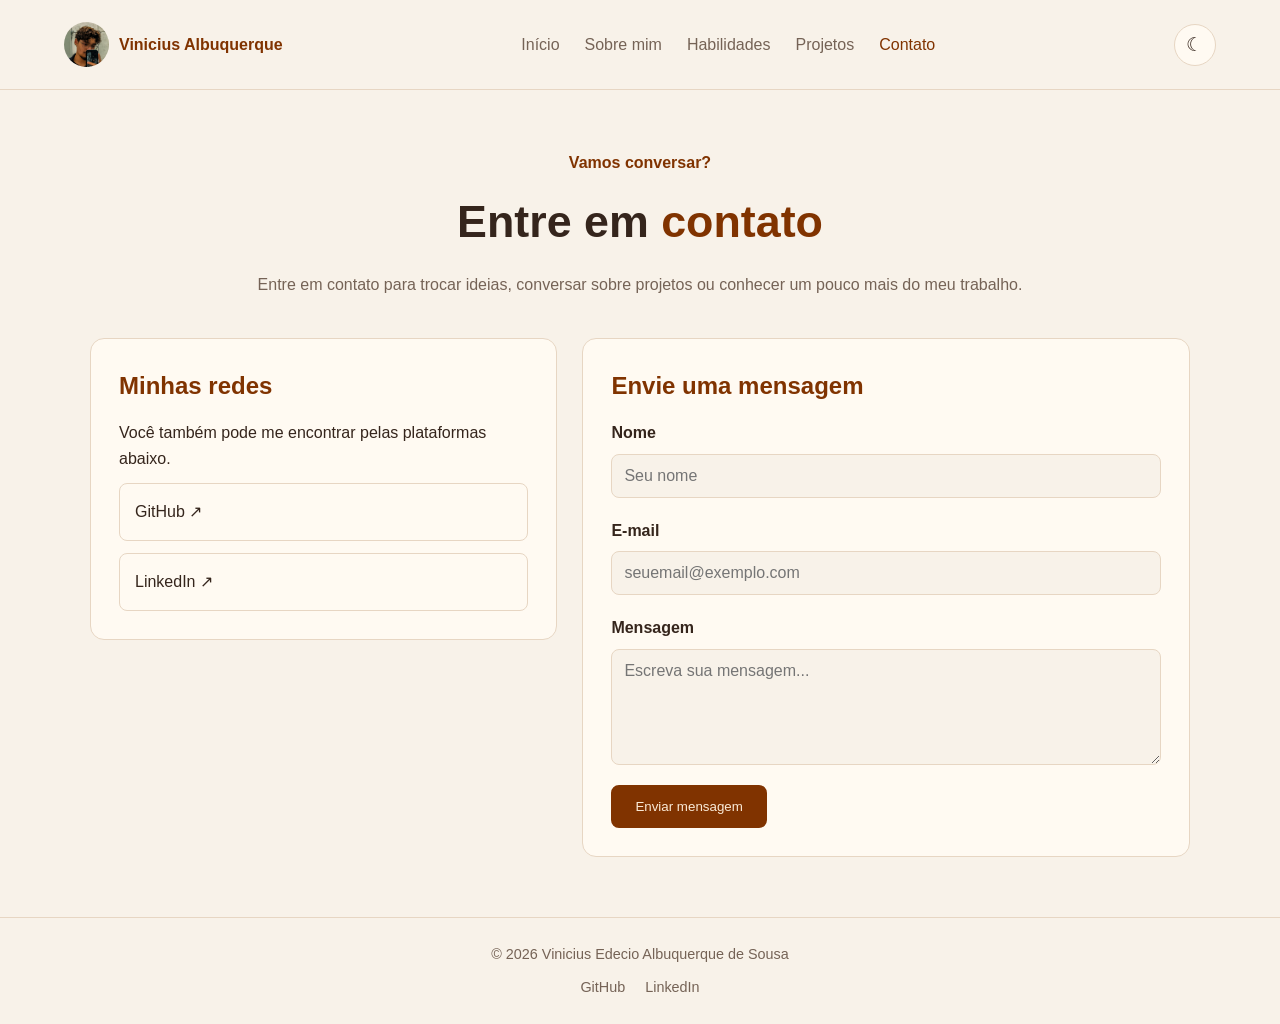
==== templates/contato.html @ a700e6b1 "update: caminho dos arquivos" ====
<!DOCTYPE html>
<html lang="pt-BR">
<head>
    <meta charset="UTF-8">
    <meta name="viewport" content="width=device-width, initial-scale=1.0">
    <title>Contato | Vinicius Albuquerque</title>
    <link rel="stylesheet" href="../css/style.css">
    <script src="../js/script.js" defer></script>
</head>
<body>

    <header class="cabecalho">
        <a href="../index.html" class="marca">
            <img src="../img/fotoeu.jpeg" alt="Foto de Vinicius Albuquerque">
            <span>Vinicius Albuquerque</span>
        </a>

        <nav class="menu">
            <a href="../index.html">Início</a>
            <a href="sobre.html">Sobre mim</a>
            <a href="habilidades.html">Habilidades</a>
            <a href="projetos.html">Projetos</a>
            <a href="contato.html" class="ativo">Contato</a>
        </nav>

        <button id="tema" class="botao-tema">☾</button>
    </header>

    <main class="pagina">
        <section class="titulo-pagina">
            <p class="destaque">Vamos conversar?</p>
            <h1>Entre em <span>contato</span></h1>
            <p class="subtitulo">
                Entre em contato para trocar ideias, conversar sobre projetos
                ou conhecer um pouco mais do meu trabalho.
            </p>
        </section>

        <section class="contato">
            <div class="cartao">
                <h2>Minhas redes</h2>
                <p>Você também pode me encontrar pelas plataformas abaixo.</p>

                <a href="https://github.com/Viniccius-Albuquerque" target="_blank"
                   rel="noopener noreferrer" class="rede">
                    GitHub ↗
                </a>

                <a href="https://www.linkedin.com/in/vinicius-albuquerque-376a172ba/" target="_blank"
                   rel="noopener noreferrer" class="rede">
                    LinkedIn ↗
                </a>
            </div>

            <form id="form-contato" class="cartao">
                <h2>Envie uma mensagem</h2>

                <div class="campo">
                    <label for="nome">Nome</label>
                    <input type="text" id="nome" name="nome" placeholder="Seu nome">
                </div>

                <div class="campo">
                    <label for="email">E-mail</label>
                    <input type="email" id="email" name="email" placeholder="seuemail@exemplo.com">
                </div>

                <div class="campo">
                    <label for="mensagem">Mensagem</label>
                    <textarea id="mensagem" name="mensagem" rows="5" placeholder="Escreva sua mensagem..."></textarea>
                </div>

                <button type="submit" class="botao">Enviar mensagem</button>
            </form>
        </section>
    </main>


    <footer class="rodape">
        <p>© <span id="ano"></span> Vinicius Edecio Albuquerque de Sousa</p>

        <div class="redes-rodape">
            <a href="https://github.com/Viniccius-Albuquerque" target="_blank"
            rel="noopener noreferrer">GitHub</a>

            <a href="https://www.linkedin.com/in/vinicius-albuquerque-376a172ba/" target="_blank"
            rel="noopener noreferrer">LinkedIn</a>
        </div>
    </footer>

</body>
</html>
---- css/style.css ----
:root {
    --marrom: rgb(128, 51, 0);
    --fundo: #f8f2e9;
    --cartao: #fffaf2;
    --texto: #35251c;
    --cinza: #756356;
    --borda: #e7d6c3;
}

body.escuro {
    --fundo: #171411;
    --cartao: #241e19;
    --texto: #f7e9d9;
    --cinza: #c3ad99;
    --borda: #49372a;
}

* {
    margin: 0;
    padding: 0;
    box-sizing: border-box;
}

body {
    font-family: Arial, sans-serif;
    background-color: var(--fundo);
    color: var(--texto);
    line-height: 1.6;
    min-height: 100vh;
    display: flex;
    flex-direction: column;
}

a {
    color: inherit;
    text-decoration: none;
}

main {
    flex: 1;
}

.cabecalho {
    display: flex;
    justify-content: space-between;
    align-items: center;
    gap: 20px;
    padding: 22px 5%;
    border-bottom: 1px solid var(--borda);
}
.logo {
    font-size: 1.8rem;
    font-weight: bold;
    color: var(--marrom);
}
.logo span {
    color: var(--texto);
}
.marca {
    display: flex;
    align-items: center;
    gap: 10px;
    color: var(--marrom);
    font-weight: bold;
}
.marca img {
    width: 45px;
    height: 45px;
    border-radius: 50%;
    object-fit: cover;
}
.menu {
    display: flex;
    gap: 25px;
}
.menu a {
    color: var(--cinza);
}
.menu a:hover,
.menu .ativo {
    color: var(--marrom);
}
.botao-tema {
    background-color: var(--cartao);
    color: var(--texto);
    border: 1px solid var(--borda);
    border-radius: 50%;
    width: 42px;
    height: 42px;
    font-size: 1.2rem;
}
.botao {
    display: inline-block;
    background-color: var(--marrom);
    color: antiquewhite;
    padding: 12px 22px;
    border: 2px solid var(--marrom);
    border-radius: 8px;
    cursor: pointer;
}
.botao:hover {
    background-color: #4b210b;
}
.botao,
.botao-tema {
    transition: transform 0.2s;
}
.botao:hover,
.botao-tema:hover {
    transform: translateY(-3px);
}
.botao-secundario {
    background-color: transparent;
    color: var(--marrom);
}
.botao-secundario:hover {
    background-color: var(--marrom);
    color: antiquewhite;
}
.botoes {
    display: flex;
    gap: 15px;
    margin-top: 25px;
    flex-wrap: wrap;
}


.inicio {
    display: flex;
    align-items: center;
    justify-content: space-between;
    gap: 60px;
    width: 90%;
    max-width: 1100px;
    margin: auto;
    padding: 80px 0;
}
.inicio-texto {
    flex: 1;
}
.destaque {
    color: var(--marrom);
    font-weight: bold;
    margin-bottom: 10px;
}
.inicio h1 {
    font-size: 3.5rem;
    line-height: 1.2;
    margin-bottom: 15px;
}
.inicio h1 span,
.titulo-pagina h1 span {
    color: var(--marrom);
}
.inicio h2 {
    color: var(--cinza);
    font-size: 1.3rem;
    font-weight: normal;
    margin-bottom: 20px;
}
.inicio-texto p {
    color: var(--cinza);
}
.inicio-imagem {
    width: 330px;
    height: 380px;
    background-color: var(--borda);
    border-radius: 20px;
    overflow: hidden;
}
.inicio-imagem img {
    width: 100%;
    height: 100%;
    object-fit: cover;
}

.pagina {
    width: 90%;
    max-width: 1100px;
    margin: auto;
    padding: 60px 0;
}

.titulo-pagina {
    text-align: center;
    margin-bottom: 40px;
}

.titulo-pagina h1 {
    font-size: 2.8rem;
    margin-bottom: 15px;
}

.subtitulo {
    color: var(--cinza);
}

.cartao {
    background-color: var(--cartao);
    border: 1px solid var(--borda);
    border-radius: 14px;
    padding: 28px;
}

.cartao h2 {
    color: var(--marrom);
    margin-bottom: 15px;
}

.sobre {
    max-width: 850px;
    margin: auto;
}

.sobre p {
    color: var(--cinza);
    margin-bottom: 15px;
}
#mostrar-mais {
    margin-top: 10px;
}

.grade-habilidades {
    display: grid;
    grid-template-columns: repeat(3, 1fr);
    gap: 22px;
}

.habilidade {
    text-align: center;
}


.icone {
    display: flex;
    align-items: center;
    justify-content: center;
    width: 65px;
    height: 65px;
    margin: 0 auto 20px;
    border-radius: 15px;
    background-color: var(--marrom);
    color: antiquewhite;
    font-size: 1.3rem;
    font-weight: bold;
}

.habilidade p {
    color: var(--cinza);
}

.grade-projetos {
    display: grid;
    grid-template-columns: repeat(2, 1fr);
    gap: 25px;
}

.etiqueta {
    color: var(--marrom);
    font-weight: bold;
    margin-bottom: 15px;
}

.projeto p {
    color: var(--cinza);
    margin-bottom: 20px;
}

.tags {
    display: flex;
    flex-wrap: wrap;
    gap: 8px;
    margin-bottom: 20px;
}

.tags span {
    border: 1px solid var(--borda);
    border-radius: 5px;
    padding: 5px 10px;
    color: var(--cinza);
    font-size: 0.85rem;
}

.link-projeto {
    color: var(--marrom);
    font-weight: bold;
}

.link-projeto:hover {
    text-decoration: underline;
}

.contato {
    display: grid;
    grid-template-columns: 1fr 1.3fr;
    gap: 25px;
    align-items: start;
}

.rede {
    display: block;
    border: 1px solid var(--borda);
    border-radius: 8px;
    padding: 15px;
    margin-top: 12px;
}

.rede:hover {
    color: var(--marrom);
}

.campo {
    display: flex;
    flex-direction: column;
    margin-bottom: 20px;
}

.campo label {
    margin-bottom: 8px;
    font-weight: bold;
}

.campo input,
.campo textarea {
    padding: 12px;
    border: 1px solid var(--borda);
    border-radius: 8px;
    background-color: var(--fundo);
    color: var(--texto);
    font-family: Arial, sans-serif;
    font-size: 1rem;
}

.campo textarea {
    resize: vertical;
}

.rodape {
    text-align: center;
    padding: 25px 5%;
    border-top: 1px solid var(--borda);
    color: var(--cinza);
    font-size: 0.9rem;
}
.redes-rodape {
    display: flex;
    justify-content: center;
    gap: 20px;
    margin-top: 10px;
}

.redes-rodape a:hover {
    color: var(--marrom);
}

@media (max-width: 800px) {
    .cabecalho {
        flex-wrap: wrap;
        justify-content: center;
    }

    .menu {
        flex-wrap: wrap;
        justify-content: center;
        gap: 15px;
    }

    .inicio {
        gap: 30px;
    }

    .inicio-imagem {
        width: 280px;
        height: 330px;
    }

    .grade-habilidades {
        grid-template-columns: repeat(2, 1fr);
    }
}

@media (max-width: 600px) {
    .inicio {
        flex-direction: column-reverse;
        text-align: center;
    }

    .inicio h1 {
        font-size: 2.5rem;
    }

    .inicio-imagem {
        width: 250px;
        height: 280px;
    }

    .botoes {
        justify-content: center;
    }

    .grade-habilidades,
    .grade-projetos,
    .contato {
        grid-template-columns: 1fr;
    }

    .titulo-pagina h1 {
        font-size: 2.2rem;
    }
}
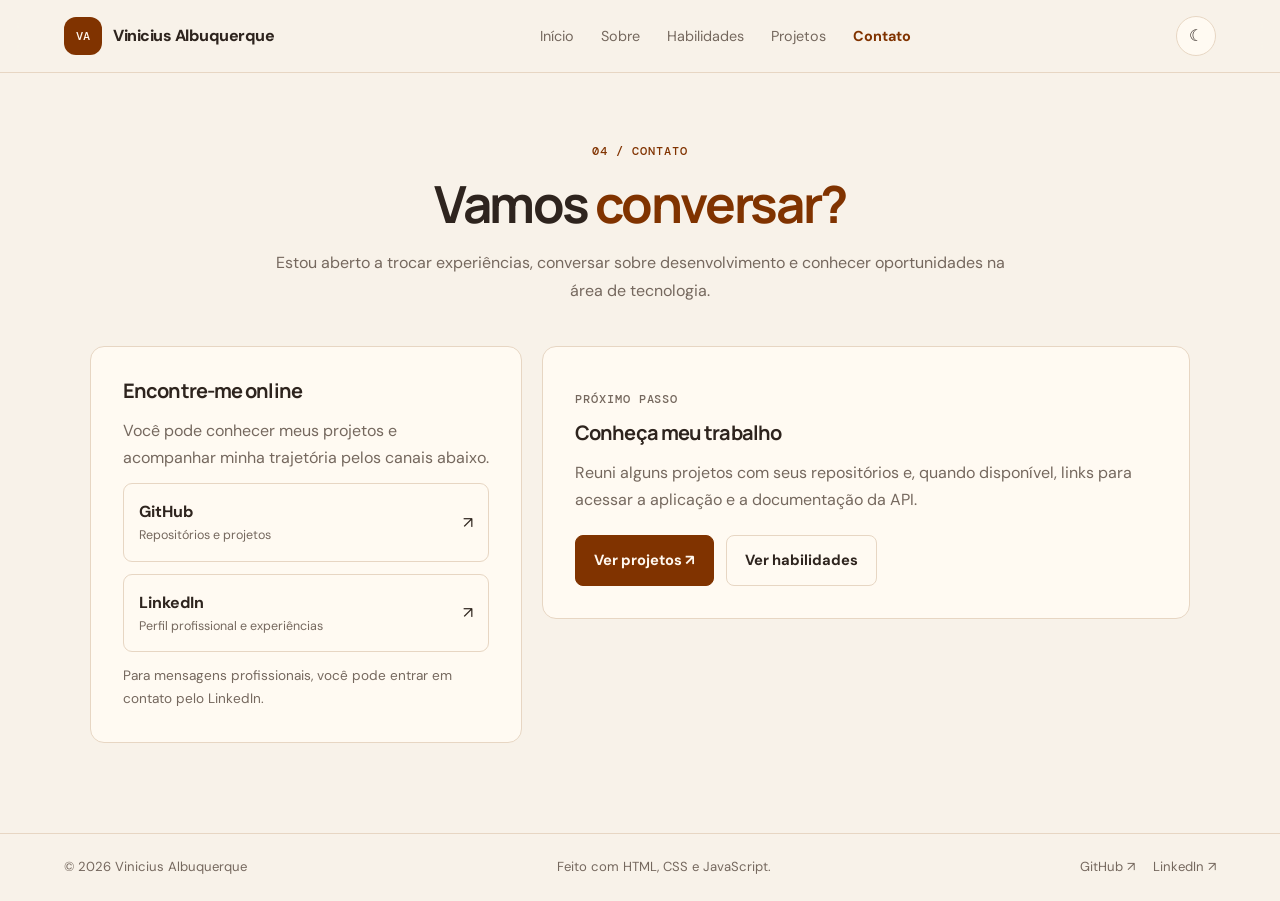
==== commit 01f887de: "Simplificar contato e destacar canais profissionais" ====
--- a/templates/contato.html
+++ b/templates/contato.html
@@ -1,93 +1,43 @@
-
 <!DOCTYPE html>
 <html lang="pt-BR">
 <head>
     <meta charset="UTF-8">
     <meta name="viewport" content="width=device-width, initial-scale=1.0">
+    <meta name="description" content="Entre em contato com Vinicius Albuquerque por meio do GitHub ou LinkedIn.">
     <title>Contato | Vinicius Albuquerque</title>
     <link rel="stylesheet" href="../css/style.css">
     <script src="../js/script.js" defer></script>
 </head>
 <body>
-
     <header class="cabecalho">
-        <a href="../index.html" class="marca">
-            <img src="../img/fotoeu.jpeg" alt="Foto de Vinicius Albuquerque">
-            <span>Vinicius Albuquerque</span>
-        </a>
-
-        <nav class="menu">
-            <a href="../index.html">Início</a>
-            <a href="sobre.html">Sobre mim</a>
-            <a href="habilidades.html">Habilidades</a>
-            <a href="projetos.html">Projetos</a>
-            <a href="contato.html" class="ativo">Contato</a>
+        <a href="../index.html" class="marca"><span class="marca-simbolo">VA</span><span>Vinicius Albuquerque</span></a>
+        <nav class="menu" aria-label="Navegação principal">
+            <a href="../index.html">Início</a><a href="sobre.html">Sobre</a><a href="habilidades.html">Habilidades</a><a href="projetos.html">Projetos</a><a href="contato.html" class="ativo" aria-current="page">Contato</a>
         </nav>
-
-        <button id="tema" class="botao-tema">☾</button>
+        <button id="tema" class="botao-tema" type="button" aria-label="Alternar tema" title="Alternar tema">☾</button>
     </header>
-
     <main class="pagina">
         <section class="titulo-pagina">
-            <p class="destaque">Vamos conversar?</p>
-            <h1>Entre em <span>contato</span></h1>
-            <p class="subtitulo">
-                Entre em contato para trocar ideias, conversar sobre projetos
-                ou conhecer um pouco mais do meu trabalho.
-            </p>
+            <p class="sobretitulo">04 / CONTATO</p>
+            <h1>Vamos <span>conversar?</span></h1>
+            <p class="subtitulo">Estou aberto a trocar experiências, conversar sobre desenvolvimento e conhecer oportunidades na área de tecnologia.</p>
         </section>
-
-        <section class="contato">
-            <div class="cartao">
-                <h2>Minhas redes</h2>
-                <p>Você também pode me encontrar pelas plataformas abaixo.</p>
-
-                <a href="https://github.com/Viniccius-Albuquerque" target="_blank"
-                   rel="noopener noreferrer" class="rede">
-                    GitHub ↗
-                </a>
-
-                <a href="https://www.linkedin.com/in/vinicius-albuquerque-376a172ba/" target="_blank"
-                   rel="noopener noreferrer" class="rede">
-                    LinkedIn ↗
-                </a>
-            </div>
-
-            <form id="form-contato" class="cartao">
-                <h2>Envie uma mensagem</h2>
-
-                <div class="campo">
-                    <label for="nome">Nome</label>
-                    <input type="text" id="nome" name="nome" placeholder="Seu nome">
-                </div>
-
-                <div class="campo">
-                    <label for="email">E-mail</label>
-                    <input type="email" id="email" name="email" placeholder="seuemail@exemplo.com">
-                </div>
-
-                <div class="campo">
-                    <label for="mensagem">Mensagem</label>
-                    <textarea id="mensagem" name="mensagem" rows="5" placeholder="Escreva sua mensagem..."></textarea>
-                </div>
-
-                <button type="submit" class="botao">Enviar mensagem</button>
-            </form>
+        <section class="contato-grade">
+            <article class="cartao contato-cartao">
+                <h2>Encontre-me online</h2>
+                <p>Você pode conhecer meus projetos e acompanhar minha trajetória pelos canais abaixo.</p>
+                <a class="rede" href="https://github.com/Viniccius-Albuquerque" target="_blank" rel="noopener noreferrer"><span><strong>GitHub</strong><small>Repositórios e projetos</small></span><span aria-hidden="true">↗</span></a>
+                <a class="rede" href="https://www.linkedin.com/in/vinicius-albuquerque-376a172ba/" target="_blank" rel="noopener noreferrer"><span><strong>LinkedIn</strong><small>Perfil profissional e experiências</small></span><span aria-hidden="true">↗</span></a>
+                <p class="aviso-contato">Para mensagens profissionais, você pode entrar em contato pelo LinkedIn.</p>
+            </article>
+            <article class="cartao contato-cartao">
+                <p class="sobretitulo">PRÓXIMO PASSO</p>
+                <h2>Conheça meu trabalho</h2>
+                <p>Reuni alguns projetos com seus repositórios e, quando disponível, links para acessar a aplicação e a documentação da API.</p>
+                <div class="contato-acoes"><a class="botao" href="projetos.html">Ver projetos ↗</a><a class="botao botao-secundario" href="habilidades.html">Ver habilidades</a></div>
+            </article>
         </section>
     </main>
-
-
-    <footer class="rodape">
-        <p>© <span id="ano"></span> Vinicius Edecio Albuquerque de Sousa</p>
-
-        <div class="redes-rodape">
-            <a href="https://github.com/Viniccius-Albuquerque" target="_blank"
-            rel="noopener noreferrer">GitHub</a>
-
-            <a href="https://www.linkedin.com/in/vinicius-albuquerque-376a172ba/" target="_blank"
-            rel="noopener noreferrer">LinkedIn</a>
-        </div>
-    </footer>
-
+    <footer class="rodape"><p>© <span id="ano"></span> Vinicius Albuquerque</p><p>Feito com HTML, CSS e JavaScript.</p><div class="redes-rodape"><a href="https://github.com/Viniccius-Albuquerque" target="_blank" rel="noopener noreferrer">GitHub ↗</a><a href="https://www.linkedin.com/in/vinicius-albuquerque-376a172ba/" target="_blank" rel="noopener noreferrer">LinkedIn ↗</a></div></footer>
 </body>
-</html>
+</html>
--- a/css/style.css
+++ b/css/style.css
@@ -1,410 +1,180 @@
+@import url('https://fonts.googleapis.com/css2?family=DM+Mono:wght@400;500&family=DM+Sans:wght@400;500;600;700&family=Manrope:wght@400;500;600;700;800&display=swap');
+
 :root {
-    --marrom: rgb(128, 51, 0);
+    color-scheme: light;
+    --marrom: #803300;
+    --marrom-escuro: #4b210b;
     --fundo: #f8f2e9;
     --cartao: #fffaf2;
-    --texto: #35251c;
-    --cinza: #756356;
+    --texto: #2e241e;
+    --cinza: #75685e;
     --borda: #e7d6c3;
+    --sombra: 0 18px 50px rgba(74, 43, 21, .06);
 }
-
 body.escuro {
+    color-scheme: dark;
+    --marrom: #e5a878;
+    --marrom-escuro: #f0bd94;
     --fundo: #171411;
-    --cartao: #241e19;
+    --cartao: #211b17;
     --texto: #f7e9d9;
     --cinza: #c3ad99;
     --borda: #49372a;
+    --sombra: 0 18px 50px rgba(0, 0, 0, .15);
 }
-
-* {
-    margin: 0;
-    padding: 0;
-    box-sizing: border-box;
+* { margin: 0; padding: 0; box-sizing: border-box; }
+html { scroll-behavior: smooth; scroll-padding-top: 100px; }
+body {
+    min-height: 100vh; display: flex; flex-direction: column;
+    background: var(--fundo); color: var(--texto);
+    font-family: 'DM Sans', Arial, sans-serif; line-height: 1.7;
+    transition: background-color .2s, color .2s;
 }
-
-body {
-    font-family: Arial, sans-serif;
-    background-color: var(--fundo);
-    color: var(--texto);
-    line-height: 1.6;
-    min-height: 100vh;
-    display: flex;
-    flex-direction: column;
+main { flex: 1; }
+a { color: inherit; text-decoration: none; }
+button, input, textarea { font: inherit; }
+button, a { -webkit-tap-highlight-color: transparent; }
+a:focus-visible, button:focus-visible, input:focus-visible, textarea:focus-visible {
+    outline: 3px solid var(--marrom); outline-offset: 4px;
 }
-
-a {
-    color: inherit;
-    text-decoration: none;
+.largura, .pagina { width: min(1100px, 90%); margin-inline: auto; }
+.cabecalho {
+    position: sticky; top: 0; z-index: 10; display: flex; align-items: center;
+    justify-content: space-between; gap: 24px; padding: 16px 5%;
+    background: color-mix(in srgb, var(--fundo) 92%, transparent);
+    border-bottom: 1px solid var(--borda); backdrop-filter: blur(14px);
 }
-
-main {
-    flex: 1;
+.marca { display: inline-flex; align-items: center; gap: 11px; font-weight: 800; letter-spacing: -.03em; white-space: nowrap; }
+.marca-simbolo {
+    display: grid; place-items: center; width: 38px; height: 38px; border-radius: 12px;
+    background: var(--marrom); color: #fff8ef; font: 500 .76rem 'DM Mono', monospace; letter-spacing: -.04em;
 }
-
-.cabecalho {
-    display: flex;
-    justify-content: space-between;
-    align-items: center;
-    gap: 20px;
-    padding: 22px 5%;
-    border-bottom: 1px solid var(--borda);
+.menu { display: flex; align-items: center; justify-content: center; gap: clamp(12px, 2.2vw, 27px); }
+.menu a { color: var(--cinza); font-size: .9rem; transition: color .2s; }
+.menu a:hover, .menu .ativo { color: var(--marrom); }
+.menu .ativo { font-weight: 700; }
+.botao-tema {
+    flex: 0 0 40px; width: 40px; height: 40px; border: 1px solid var(--borda);
+    border-radius: 50%; color: var(--texto); background: var(--cartao); cursor: pointer;
+    transition: transform .2s, border-color .2s;
 }
-.logo {
-    font-size: 1.8rem;
-    font-weight: bold;
-    color: var(--marrom);
+.botao-tema:hover { transform: rotate(-10deg); border-color: var(--marrom); }
+.inicio {
+    display: grid; grid-template-columns: minmax(0, 1.3fr) minmax(280px, .7fr);
+    align-items: center; gap: clamp(40px, 8vw, 100px); padding-block: clamp(75px, 11vw, 140px);
 }
-.logo span {
-    color: var(--texto);
+.sobretitulo { margin-bottom: 14px; color: var(--marrom); font: 500 .74rem 'DM Mono', monospace; letter-spacing: .08em; text-transform: uppercase; }
+.inicio .sobretitulo { display: flex; align-items: center; gap: 10px; }
+.ponto, .status { width: 8px; height: 8px; border-radius: 50%; background: #64885a; display: inline-block; }
+h1, h2, h3 { font-family: Manrope, 'DM Sans', sans-serif; line-height: 1.2; letter-spacing: -.045em; }
+.inicio h1 { max-width: 680px; font-size: clamp(2.8rem, 5.4vw, 4.7rem); font-weight: 800; }
+.inicio h1 span, .titulo-pagina h1 span { color: var(--marrom); }
+.introducao { max-width: 590px; margin-top: 24px; color: var(--cinza); font-size: 1.08rem; }
+.botoes { display: flex; flex-wrap: wrap; gap: 12px; margin-top: 30px; }
+.botao {
+    display: inline-flex; justify-content: center; align-items: center; gap: 10px;
+    padding: 12px 18px; border: 1px solid var(--marrom); border-radius: 8px;
+    background: var(--marrom); color: #fff8ef; font-weight: 700; font-size: .92rem;
+    cursor: pointer; transition: transform .2s, background .2s, border-color .2s;
 }
-.marca {
-    display: flex;
-    align-items: center;
-    gap: 10px;
-    color: var(--marrom);
-    font-weight: bold;
+.botao:hover { transform: translateY(-2px); background: var(--marrom-escuro); border-color: var(--marrom-escuro); }
+.botao-secundario { background: transparent; color: var(--texto); border-color: var(--borda); }
+.botao-secundario:hover { background: var(--cartao); color: var(--marrom); border-color: var(--marrom); }
+.atalhos { display: flex; gap: 24px; margin-top: 28px; color: var(--cinza); font-size: .9rem; }
+.atalhos a:hover, .redes-rodape a:hover { color: var(--marrom); }
+.cartao-perfil { padding: 25px; background: var(--cartao); border: 1px solid var(--borda); border-radius: 18px; box-shadow: var(--sombra); }
+.perfil-topo { display: flex; align-items: center; gap: 9px; color: var(--cinza); font-size: .8rem; }
+.perfil-iniciais { margin-top: 36px; color: var(--texto); font: 800 clamp(4.8rem, 8vw, 7rem)/1 Manrope, sans-serif; letter-spacing: -.1em; }
+.perfil-iniciais span { color: var(--marrom); }
+.perfil-legenda { margin-top: 12px; color: var(--cinza); font: .82rem 'DM Mono', monospace; }
+.linha-perfil { height: 1px; margin: 26px 0 18px; background: var(--borda); }
+.perfil-dado { display: flex; flex-wrap: wrap; justify-content: space-between; gap: 8px; padding-block: 8px; font-size: .83rem; }
+.perfil-dado span { color: var(--cinza); }
+.perfil-dado strong { font-weight: 600; }
+.secao { padding-block: 35px 90px; }
+.cabecalho-secao { display: flex; align-items: end; justify-content: space-between; gap: 24px; margin-bottom: 25px; }
+.cabecalho-secao .sobretitulo { margin-bottom: 7px; }
+.cabecalho-secao h2, .faixa h2 { font-size: clamp(1.8rem, 3vw, 2.5rem); }
+.link-texto { color: var(--marrom); font-size: .9rem; font-weight: 700; white-space: nowrap; }
+.link-texto:hover { text-decoration: underline; text-underline-offset: 4px; }
+.grade-projetos { display: grid; grid-template-columns: repeat(3, minmax(0, 1fr)); gap: 17px; }
+.cartao { background: var(--cartao); border: 1px solid var(--borda); border-radius: 14px; }
+.projeto { display: flex; flex-direction: column; min-height: 290px; padding: 23px; transition: transform .2s, border-color .2s, box-shadow .2s; }
+.projeto:hover { transform: translateY(-4px); border-color: color-mix(in srgb, var(--marrom) 55%, var(--borda)); box-shadow: var(--sombra); }
+.projeto-topo { display: flex; justify-content: space-between; align-items: center; margin-bottom: 25px; }
+.projeto-numero { color: var(--marrom); font: 500 .85rem 'DM Mono', monospace; }
+.projeto-tipo { padding: 4px 8px; border: 1px solid var(--borda); border-radius: 5px; color: var(--cinza); font-size: .72rem; }
+.projeto h3 { font-size: 1.22rem; letter-spacing: -.03em; }
+.projeto > p { margin-top: 12px; color: var(--cinza); font-size: .9rem; }
+.tags { display: flex; flex-wrap: wrap; gap: 7px; margin-top: 18px; }
+.tags span { padding: 4px 8px; border-radius: 5px; background: color-mix(in srgb, var(--marrom) 8%, var(--cartao)); color: var(--marrom); font: .72rem 'DM Mono', monospace; }
+.links-projeto { display: flex; flex-wrap: wrap; gap: 16px; margin-top: auto; padding-top: 22px; }
+.links-projeto a { color: var(--marrom); font-size: .83rem; font-weight: 700; }
+.links-projeto a:hover { text-decoration: underline; text-underline-offset: 4px; }
+.faixa { display: grid; grid-template-columns: 1.1fr 1fr auto; align-items: center; gap: 28px; margin-bottom: 90px; padding: 30px; border: 1px solid var(--borda); border-radius: 16px; background: var(--cartao); }
+.faixa .sobretitulo { margin-bottom: 7px; }
+.faixa h2 { font-size: 1.55rem; }
+.faixa p:not(.sobretitulo) { max-width: 440px; margin-top: 10px; color: var(--cinza); font-size: .9rem; }
+.stack-lista { display: flex; flex-wrap: wrap; gap: 8px; }
+.stack-lista span { padding: 7px 10px; border: 1px solid var(--borda); border-radius: 6px; font-size: .8rem; }
+.rodape { display: flex; flex-wrap: wrap; align-items: center; justify-content: space-between; gap: 12px 25px; padding: 22px 5%; border-top: 1px solid var(--borda); color: var(--cinza); font-size: .82rem; }
+.redes-rodape { display: flex; gap: 18px; }
+.pagina { padding-block: 70px 90px; }
+.titulo-pagina { max-width: 760px; margin: 0 auto 42px; text-align: center; }
+.titulo-pagina h1 { font-size: clamp(2.2rem, 4vw, 3.4rem); }
+.titulo-pagina .subtitulo { margin-top: 15px; color: var(--cinza); }
+.conteudo-sobre { display: grid; grid-template-columns: minmax(0, 1.4fr) minmax(240px, .6fr); gap: 22px; align-items: start; }
+.texto-sobre, .cartao-lateral, .bloco-habilidade, .contato-cartao { padding: clamp(22px, 4vw, 32px); }
+.texto-sobre h2, .cartao-lateral h2, .bloco-habilidade h2, .contato-cartao h2 { margin-bottom: 14px; font-size: 1.25rem; }
+.texto-sobre p, .cartao-lateral p, .bloco-habilidade p, .contato-cartao p { margin-top: 12px; color: var(--cinza); }
+.dados-sobre { display: grid; gap: 15px; margin-top: 20px; }
+.dados-sobre div { padding-bottom: 13px; border-bottom: 1px solid var(--borda); }
+.dados-sobre dt { color: var(--cinza); font-size: .78rem; }
+.dados-sobre dd { margin-top: 3px; font-weight: 600; }
+.grade-habilidades { display: grid; grid-template-columns: repeat(2, minmax(0, 1fr)); gap: 18px; }
+.bloco-habilidade h2 { display: flex; align-items: center; gap: 10px; }
+.bloco-habilidade h2 span { display: grid; place-items: center; width: 34px; height: 34px; border-radius: 9px; background: color-mix(in srgb, var(--marrom) 10%, var(--cartao)); color: var(--marrom); font: .8rem 'DM Mono', monospace; }
+.lista-tecnologias { display: flex; flex-wrap: wrap; gap: 9px; margin-top: 18px; }
+.lista-tecnologias span { padding: 7px 11px; border: 1px solid var(--borda); border-radius: 7px; font-size: .86rem; }
+.nota-habilidades { margin-top: 22px; color: var(--cinza); font-size: .87rem; }
+.grade-projetos-completa { display: grid; grid-template-columns: repeat(2, minmax(0, 1fr)); gap: 18px; }
+.grade-projetos-completa .projeto { min-height: 270px; padding: 27px; }
+.projeto-descricao { margin-top: 12px; color: var(--cinza); }
+.contato-grade { display: grid; grid-template-columns: .8fr 1.2fr; gap: 20px; align-items: start; }
+.rede { display: flex; justify-content: space-between; align-items: center; gap: 15px; margin-top: 12px; padding: 14px 15px; border: 1px solid var(--borda); border-radius: 9px; transition: border-color .2s, color .2s; }
+.rede:hover { color: var(--marrom); border-color: var(--marrom); }
+.rede small { display: block; color: var(--cinza); font-size: .78rem; }
+.aviso-contato { margin-top: 18px; font-size: .85rem; }
+.contato-acoes { display: flex; flex-wrap: wrap; gap: 12px; margin-top: 22px; }
+@media (max-width: 900px) {
+    .cabecalho { flex-wrap: wrap; justify-content: center; }
+    .marca { margin-right: auto; }
+    .menu { order: 3; width: 100%; flex-wrap: wrap; gap: 12px 22px; }
+    .inicio { gap: 35px; }
+    .grade-projetos { grid-template-columns: repeat(2, minmax(0, 1fr)); }
+    .faixa { grid-template-columns: 1fr 1fr; }
+    .faixa .link-texto { grid-column: 1 / -1; }
 }
-.marca img {
-    width: 45px;
-    height: 45px;
-    border-radius: 50%;
-    object-fit: cover;
+@media (max-width: 620px) {
+    .cabecalho { padding: 13px 5%; gap: 12px; }
+    .marca { font-size: .9rem; }
+    .marca-simbolo { width: 34px; height: 34px; }
+    .menu { gap: 8px 16px; }
+    .menu a { font-size: .82rem; }
+    .inicio { grid-template-columns: 1fr; padding-block: 65px 75px; }
+    .inicio h1 { font-size: clamp(2.55rem, 11vw, 3.6rem); }
+    .introducao { font-size: 1rem; }
+    .cartao-perfil { max-width: 430px; width: 100%; }
+    .secao { padding-bottom: 65px; }
+    .cabecalho-secao { align-items: start; flex-direction: column; gap: 12px; }
+    .grade-projetos, .grade-projetos-completa, .grade-habilidades, .conteudo-sobre, .contato-grade { grid-template-columns: 1fr; }
+    .faixa { grid-template-columns: 1fr; margin-bottom: 60px; padding: 23px; }
+    .faixa .link-texto { grid-column: auto; }
+    .pagina { padding-block: 55px 65px; }
+    .titulo-pagina { margin-bottom: 30px; }
+    .rodape { justify-content: center; text-align: center; }
+    .rodape > p { width: 100%; }
 }
-.menu {
-    display: flex;
-    gap: 25px;
-}
-.menu a {
-    color: var(--cinza);
-}
-.menu a:hover,
-.menu .ativo {
-    color: var(--marrom);
-}
-.botao-tema {
-    background-color: var(--cartao);
-    color: var(--texto);
-    border: 1px solid var(--borda);
-    border-radius: 50%;
-    width: 42px;
-    height: 42px;
-    font-size: 1.2rem;
-}
-.botao {
-    display: inline-block;
-    background-color: var(--marrom);
-    color: antiquewhite;
-    padding: 12px 22px;
-    border: 2px solid var(--marrom);
-    border-radius: 8px;
-    cursor: pointer;
-}
-.botao:hover {
-    background-color: #4b210b;
-}
-.botao,
-.botao-tema {
-    transition: transform 0.2s;
-}
-.botao:hover,
-.botao-tema:hover {
-    transform: translateY(-3px);
-}
-.botao-secundario {
-    background-color: transparent;
-    color: var(--marrom);
-}
-.botao-secundario:hover {
-    background-color: var(--marrom);
-    color: antiquewhite;
-}
-.botoes {
-    display: flex;
-    gap: 15px;
-    margin-top: 25px;
-    flex-wrap: wrap;
-}
-
-
-.inicio {
-    display: flex;
-    align-items: center;
-    justify-content: space-between;
-    gap: 60px;
-    width: 90%;
-    max-width: 1100px;
-    margin: auto;
-    padding: 80px 0;
-}
-.inicio-texto {
-    flex: 1;
-}
-.destaque {
-    color: var(--marrom);
-    font-weight: bold;
-    margin-bottom: 10px;
-}
-.inicio h1 {
-    font-size: 3.5rem;
-    line-height: 1.2;
-    margin-bottom: 15px;
-}
-.inicio h1 span,
-.titulo-pagina h1 span {
-    color: var(--marrom);
-}
-.inicio h2 {
-    color: var(--cinza);
-    font-size: 1.3rem;
-    font-weight: normal;
-    margin-bottom: 20px;
-}
-.inicio-texto p {
-    color: var(--cinza);
-}
-.inicio-imagem {
-    width: 330px;
-    height: 380px;
-    background-color: var(--borda);
-    border-radius: 20px;
-    overflow: hidden;
-}
-.inicio-imagem img {
-    width: 100%;
-    height: 100%;
-    object-fit: cover;
-}
-
-.pagina {
-    width: 90%;
-    max-width: 1100px;
-    margin: auto;
-    padding: 60px 0;
-}
-
-.titulo-pagina {
-    text-align: center;
-    margin-bottom: 40px;
-}
-
-.titulo-pagina h1 {
-    font-size: 2.8rem;
-    margin-bottom: 15px;
-}
-
-.subtitulo {
-    color: var(--cinza);
-}
-
-.cartao {
-    background-color: var(--cartao);
-    border: 1px solid var(--borda);
-    border-radius: 14px;
-    padding: 28px;
-}
-
-.cartao h2 {
-    color: var(--marrom);
-    margin-bottom: 15px;
-}
-
-.sobre {
-    max-width: 850px;
-    margin: auto;
-}
-
-.sobre p {
-    color: var(--cinza);
-    margin-bottom: 15px;
-}
-#mostrar-mais {
-    margin-top: 10px;
-}
-
-.grade-habilidades {
-    display: grid;
-    grid-template-columns: repeat(3, 1fr);
-    gap: 22px;
-}
-
-.habilidade {
-    text-align: center;
-}
-
-
-.icone {
-    display: flex;
-    align-items: center;
-    justify-content: center;
-    width: 65px;
-    height: 65px;
-    margin: 0 auto 20px;
-    border-radius: 15px;
-    background-color: var(--marrom);
-    color: antiquewhite;
-    font-size: 1.3rem;
-    font-weight: bold;
-}
-
-.habilidade p {
-    color: var(--cinza);
-}
-
-.grade-projetos {
-    display: grid;
-    grid-template-columns: repeat(2, 1fr);
-    gap: 25px;
-}
-
-.etiqueta {
-    color: var(--marrom);
-    font-weight: bold;
-    margin-bottom: 15px;
-}
-
-.projeto p {
-    color: var(--cinza);
-    margin-bottom: 20px;
-}
-
-.tags {
-    display: flex;
-    flex-wrap: wrap;
-    gap: 8px;
-    margin-bottom: 20px;
-}
-
-.tags span {
-    border: 1px solid var(--borda);
-    border-radius: 5px;
-    padding: 5px 10px;
-    color: var(--cinza);
-    font-size: 0.85rem;
-}
-
-.link-projeto {
-    color: var(--marrom);
-    font-weight: bold;
-}
-
-.link-projeto:hover {
-    text-decoration: underline;
-}
-
-.contato {
-    display: grid;
-    grid-template-columns: 1fr 1.3fr;
-    gap: 25px;
-    align-items: start;
-}
-
-.rede {
-    display: block;
-    border: 1px solid var(--borda);
-    border-radius: 8px;
-    padding: 15px;
-    margin-top: 12px;
-}
-
-.rede:hover {
-    color: var(--marrom);
-}
-
-.campo {
-    display: flex;
-    flex-direction: column;
-    margin-bottom: 20px;
-}
-
-.campo label {
-    margin-bottom: 8px;
-    font-weight: bold;
-}
-
-.campo input,
-.campo textarea {
-    padding: 12px;
-    border: 1px solid var(--borda);
-    border-radius: 8px;
-    background-color: var(--fundo);
-    color: var(--texto);
-    font-family: Arial, sans-serif;
-    font-size: 1rem;
-}
-
-.campo textarea {
-    resize: vertical;
-}
-
-.rodape {
-    text-align: center;
-    padding: 25px 5%;
-    border-top: 1px solid var(--borda);
-    color: var(--cinza);
-    font-size: 0.9rem;
-}
-.redes-rodape {
-    display: flex;
-    justify-content: center;
-    gap: 20px;
-    margin-top: 10px;
-}
-
-.redes-rodape a:hover {
-    color: var(--marrom);
-}
-
-@media (max-width: 800px) {
-    .cabecalho {
-        flex-wrap: wrap;
-        justify-content: center;
-    }
-
-    .menu {
-        flex-wrap: wrap;
-        justify-content: center;
-        gap: 15px;
-    }
-
-    .inicio {
-        gap: 30px;
-    }
-
-    .inicio-imagem {
-        width: 280px;
-        height: 330px;
-    }
-
-    .grade-habilidades {
-        grid-template-columns: repeat(2, 1fr);
-    }
-}
-
-@media (max-width: 600px) {
-    .inicio {
-        flex-direction: column-reverse;
-        text-align: center;
-    }
-
-    .inicio h1 {
-        font-size: 2.5rem;
-    }
-
-    .inicio-imagem {
-        width: 250px;
-        height: 280px;
-    }
-
-    .botoes {
-        justify-content: center;
-    }
-
-    .grade-habilidades,
-    .grade-projetos,
-    .contato {
-        grid-template-columns: 1fr;
-    }
-
-    .titulo-pagina h1 {
-        font-size: 2.2rem;
-    }
-}
+@media (prefers-reduced-motion: reduce) {
+    *, *::before, *::after { scroll-behavior: auto !important; transition-duration: .01ms !important; animation-duration: .01ms !important; }
+}
